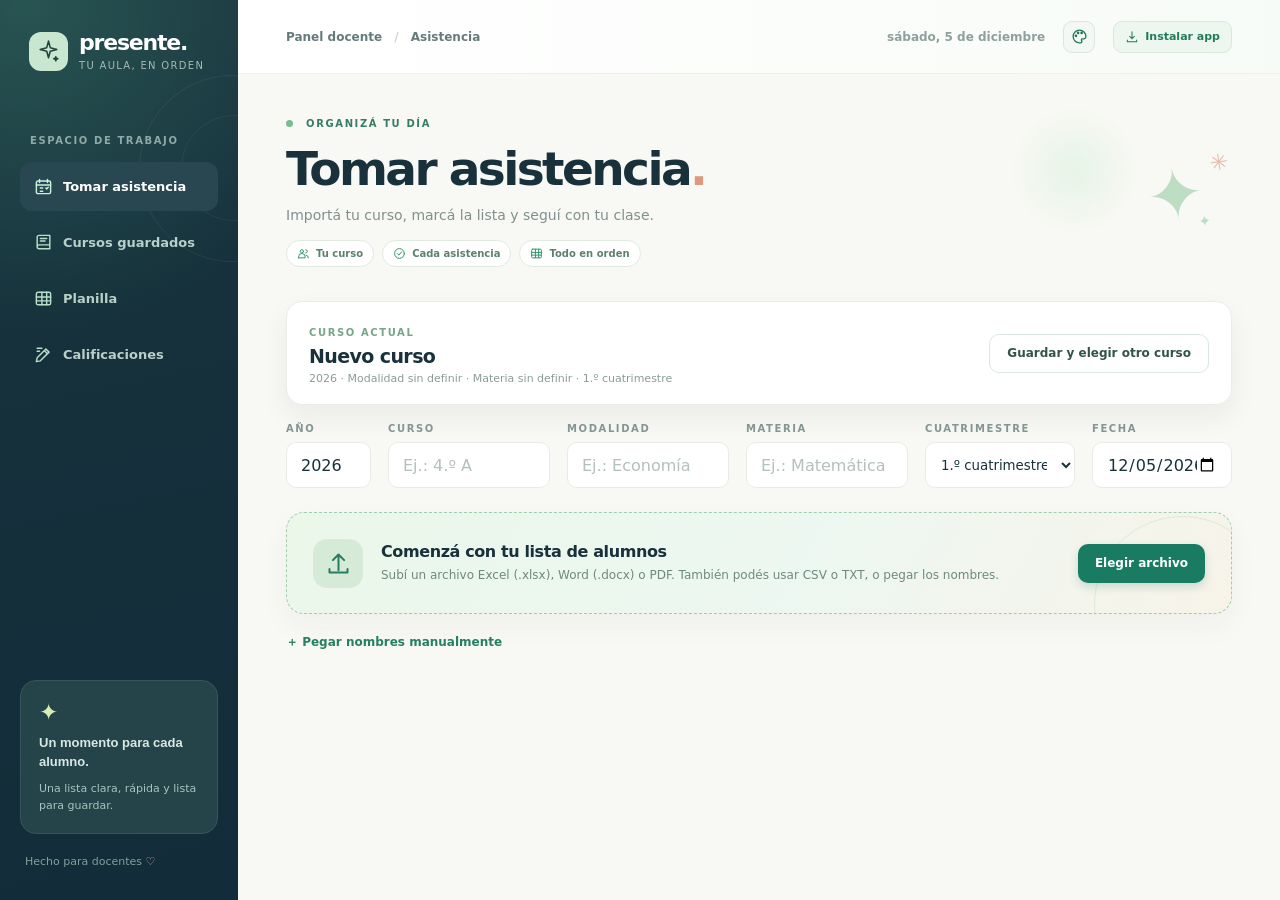
==== index.html @ d5565012 "Publicar aplicación Presente para uso sin conexión" ====
<!doctype html>
<html lang="es">
<head>
  <meta charset="utf-8">
  <meta name="viewport" content="width=device-width, initial-scale=1">
  <meta name="theme-color" content="#152c39">
  <link rel="manifest" href="manifest.webmanifest">
  <link rel="apple-touch-icon" href="icon-180.png">
  <title>Presente · Lista de asistencia</title>
  <link rel="stylesheet" href="styles.css">
</head>
<body>
  <svg class="icon-sprite" xmlns="http://www.w3.org/2000/svg" aria-hidden="true"><symbol id="icon-sparkle" viewBox="0 0 24 24"><path d="M12 2l1.7 6.3L20 10l-6.3 1.7L12 18l-1.7-6.3L4 10l6.3-1.7L12 2Z"/><path d="M19 17l.5 1.5L21 19l-1.5.5L19 21l-.5-1.5L17 19l1.5-.5L19 17Z"/></symbol><symbol id="icon-attendance" viewBox="0 0 24 24"><rect x="3" y="5" width="18" height="16" rx="2"/><path d="M7 3v4M17 3v4M3 10h18M8 14h3M8 18h3M15 14l1 1 2-2"/></symbol><symbol id="icon-courses" viewBox="0 0 24 24"><path d="M4 5.5A2.5 2.5 0 0 1 6.5 3H20v17H6.5A2.5 2.5 0 0 1 4 17.5v-12ZM4 17.5A2.5 2.5 0 0 1 6.5 15H20M8 7h8M8 10h6"/></symbol><symbol id="icon-sheet" viewBox="0 0 24 24"><rect x="3" y="4" width="18" height="16" rx="2"/><path d="M3 10h18M3 15h18M10 4v16M16 4v16"/></symbol><symbol id="icon-grades" viewBox="0 0 24 24"><path d="m4 16 11-11 4 4-11 11-5 1 1-5ZM13 7l4 4M4 4h6M4 8h3"/></symbol><symbol id="icon-palette" viewBox="0 0 24 24"><path d="M12 3a9 9 0 1 0 0 18h1.5a2 2 0 0 0 1.5-3.3 1.5 1.5 0 0 1 1.1-2.5H18A3 3 0 0 0 21 12a9 9 0 0 0-9-9Z"/><circle cx="7" cy="11" r="1"/><circle cx="10" cy="7" r="1"/><circle cx="15" cy="7" r="1"/></symbol><symbol id="icon-install" viewBox="0 0 24 24"><path d="M12 3v12m0 0 4-4m-4 4-4-4M4 17v3h16v-3"/></symbol><symbol id="icon-upload" viewBox="0 0 24 24"><path d="M12 18V4m0 0L7 9m5-5 5 5M4 17v3h16v-3"/></symbol><symbol id="icon-people" viewBox="0 0 24 24"><circle cx="9" cy="8" r="3"/><path d="M3 20v-2a6 6 0 0 1 12 0v2H3ZM16 5a3 3 0 0 1 0 6m1 4a5 5 0 0 1 4 5"/></symbol><symbol id="icon-check" viewBox="0 0 24 24"><circle cx="12" cy="12" r="9"/><path d="m8 12 3 3 5-6"/></symbol><symbol id="icon-alert" viewBox="0 0 24 24"><circle cx="12" cy="12" r="9"/><path d="M12 7v6M12 17h.01"/></symbol><symbol id="icon-clock" viewBox="0 0 24 24"><circle cx="12" cy="12" r="9"/><path d="M12 7v5l3 2"/></symbol></svg>
  <div class="app-shell">
    <aside class="sidebar">
      <div class="brand"><span class="brand-mark"><svg class="ui-icon"><use href="#icon-sparkle"/></svg></span><div><strong>presente.</strong><small>Tu aula, en orden</small></div></div>
      <div class="side-label">ESPACIO DE TRABAJO</div>
      <nav class="nav-links" aria-label="Secciones"><button id="navAttendance" class="side-link active" type="button"><svg class="ui-icon"><use href="#icon-attendance"/></svg> Tomar asistencia</button><button id="navHistory" class="side-link" type="button"><svg class="ui-icon"><use href="#icon-courses"/></svg> Cursos guardados</button><button id="navSheet" class="side-link" type="button"><svg class="ui-icon"><use href="#icon-sheet"/></svg> Planilla</button><button id="navNotes" class="side-link" type="button"><svg class="ui-icon"><use href="#icon-grades"/></svg> Calificaciones</button></nav>
      <div class="side-note"><span class="side-note-icon">✦</span><strong>Un momento para cada alumno.</strong><p>Una lista clara, rápida y lista para guardar.</p></div>
      <div class="side-footer">Hecho para docentes <span>♡</span></div>
    </aside>

    <main class="main">
      <header class="topbar"><span>Panel docente <span class="top-separator">/</span> <span id="sectionTitle">Asistencia</span></span><div class="top-actions"><span class="top-date" id="todayText"></span><span id="connectionStatus" class="connection-status" role="status" aria-live="polite"></span><button id="appearanceButton" class="appearance-button" type="button" aria-label="Editar colores de fondo" aria-expanded="false" aria-controls="appearancePanel" title="Editar colores de fondo"><svg class="ui-icon"><use href="#icon-palette"/></svg></button><button id="installButton" class="install-button" type="button"><svg class="ui-icon"><use href="#icon-install"/></svg> Instalar app</button></div></header>
      <section id="appearancePanel" class="appearance-panel hidden" aria-label="Colores de fondo"><div class="appearance-head"><strong>Colores de fondo</strong><button id="closeAppearanceButton" type="button" aria-label="Cerrar colores">×</button></div><label>Fondo general <input id="backgroundColor" type="color" value="#f8f8f4"></label><label>Tarjetas y paneles <input id="panelColor" type="color" value="#ffffff"></label><label>Barra lateral <input id="sidebarColor" type="color" value="#18333d"></label><button id="resetColorsButton" type="button">Restaurar colores originales</button></section>
      <div class="content">
        <div id="attendanceView">
        <div class="heading-row"><div><div class="eyebrow"><span class="eyebrow-dot"></span> ORGANIZÁ TU DÍA</div><h1>Tomar asistencia<span class="period">.</span></h1><p class="subtitle">Importá tu curso, marcá la lista y seguí con tu clase.</p><div class="flow-hints"><span><svg class="ui-icon"><use href="#icon-people"/></svg> Tu curso</span><span><svg class="ui-icon"><use href="#icon-check"/></svg> Cada asistencia</span><span><svg class="ui-icon"><use href="#icon-sheet"/></svg> Todo en orden</span></div></div><div class="heading-art" aria-hidden="true"><span>✦</span><span>✳</span><span>✦</span></div></div>

        <section class="course-header"><div><span class="panel-kicker">CURSO ACTUAL</span><h2 id="currentCourseName">Nuevo curso</h2><p id="currentCourseMeta">Completá los datos del curso.</p></div><button id="saveSwitchButton" class="outline-button" type="button">Guardar y elegir otro curso</button></section>
        <div class="setup-grid course-fields">
          <label class="field"><span>AÑO</span><input id="yearInput" type="number" min="2000" max="2100" step="1" placeholder="2026"></label>
          <label class="field"><span>CURSO</span><input id="courseInput" type="text" placeholder="Ej.: 4.º A" autocomplete="off" spellcheck="true" lang="es-AR"></label>
          <label class="field"><span>MODALIDAD</span><input id="modalityInput" type="text" placeholder="Ej.: Economía" autocomplete="off" spellcheck="true" lang="es-AR"></label>
          <label class="field"><span>MATERIA</span><input id="subjectInput" type="text" placeholder="Ej.: Matemática" autocomplete="off" spellcheck="true" lang="es-AR"></label>
          <label class="field"><span>CUATRIMESTRE</span><select id="semesterSelect"><option value="1">1.º cuatrimestre</option><option value="2">2.º cuatrimestre</option></select></label>
          <label class="field"><span>FECHA</span><input id="dateInput" type="date"></label>
        </div>

        <section class="import-card" id="importCard">
          <div class="import-icon"><svg class="ui-icon"><use href="#icon-upload"/></svg></div><div class="import-copy"><h2>Comenzá con tu lista de alumnos</h2><p>Subí un archivo Excel (.xlsx), Word (.docx) o PDF. También podés usar CSV o TXT, o pegar los nombres.</p></div>
          <label class="primary-button file-button">Elegir archivo <input id="fileInput" type="file" accept=".xlsx,.docx,.pdf,.csv,.txt" hidden></label>
        </section>
        <div class="manual-row"><button class="text-button" id="pasteButton" type="button">＋ Pegar nombres manualmente</button><span id="fileName"></span></div>
        <div class="migration-notice hidden" id="migrationNotice">Para mostrar primero el apellido en una lista guardada con la versión anterior, volvé a cargar su archivo.</div>

        <section class="workspace hidden" id="workspace">
          <div class="mode-panel"><div><span class="panel-kicker">¿CÓMO QUERÉS TOMAR LISTA?</span><h2>Elegí tu ritmo</h2></div><div class="mode-switch" role="group" aria-label="Modo de asistencia"><button id="allMode" class="mode active" type="button"><span class="mode-icon">◉</span><span><strong>Uno por uno</strong><small>Marcá P o A en cada alumno</small></span></button><button id="absentMode" class="mode" type="button"><span class="mode-icon">◎</span><span><strong>Solo ausentes</strong><small>Todos comienzan presentes</small></span></button></div></div>
          <div class="stats"><div class="stat"><span>ALUMNOS</span><strong id="totalCount">0</strong></div><div class="stat green"><span>PRESENTES</span><strong id="presentCount">0</strong></div><div class="stat coral"><span>AUSENTES</span><strong id="absentCount">0</strong></div><div class="stat pale"><span>SIN MARCAR</span><strong id="pendingCount">0</strong></div></div>
          <div class="average-card"><div><span class="panel-kicker">PROMEDIO DE ASISTENCIA</span><h2 id="averageLabel">1.º cuatrimestre</h2><p>Se calcula con los días en que completaste la asistencia de todos los alumnos.</p></div><div class="average-results"><div><strong id="averageValue">—</strong><small>DEL CURSO</small></div><div><strong id="daysCount">0</strong><small>DÍAS COMPLETOS</small></div></div></div>
          <div class="list-panel"><div class="list-header"><div><span class="panel-kicker">LISTA DEL DÍA</span><h2>Mis alumnos <span id="rosterCount"></span></h2></div><div class="list-tools"><label class="search"><span>⌕</span><input id="searchInput" type="search" placeholder="Buscar alumno" aria-label="Buscar alumno"></label><button id="addStudentButton" class="outline-button" type="button">＋ Alumno</button></div></div><div class="column-head"><span>ALUMNO</span><span>ASISTENCIA</span></div><div id="studentList" class="student-list"></div><div id="emptySearch" class="empty-search hidden">No encontramos alumnos con ese nombre.</div></div>
          <div class="actions"><div class="save-note" id="saveNote"><span>✓</span> Guardado automáticamente en este dispositivo</div><div class="action-buttons"><button id="resetDayButton" class="outline-button" type="button">Reiniciar día</button><button id="saveSwitchButtonBottom" class="primary-button" type="button">Guardar y elegir otro curso</button></div></div>
        </section>
        </div>
        <section id="historyView" class="hidden"><div class="heading-row"><div><div class="eyebrow"><span class="eyebrow-dot"></span> TUS REGISTROS</div><h1>Cursos guardados<span class="period">.</span></h1><p class="subtitle">Buscá un curso y revisá cada asistencia registrada.</p></div><div class="heading-art" aria-hidden="true"><span>✦</span><span>✳</span><span>✦</span></div></div><div class="history-layout"><aside class="history-directory"><label class="search history-search"><span>⌕</span><input id="historyCourseSearch" type="search" placeholder="Buscar curso, año, modalidad o materia" aria-label="Buscar cursos guardados"></label><div id="historyCourseList" class="history-course-list"></div></aside><div id="historyDetail" class="history-detail"></div></div></section>
        <section id="sheetView" class="hidden wide-workspace"><div class="workspace-title"><div><span class="panel-kicker">ASISTENCIAS GUARDADAS</span><h1>Planilla de asistencia<span class="period">.</span></h1><p>Todos los alumnos y días del curso en una sola vista.</p></div><button id="sheetBackButton" class="outline-button" type="button">← Cursos guardados</button></div><div class="workspace-toolbar"><label class="field"><span>CURSO</span><select id="sheetCourseSelect"></select></label><label class="field"><span>CUATRIMESTRE</span><select id="sheetSemesterSelect"><option value="1">1.º cuatrimestre</option><option value="2">2.º cuatrimestre</option></select></label><label class="field"><span>BUSCAR ALUMNO</span><input id="sheetStudentSearch" type="search" placeholder="Apellido o nombre"></label><div id="sheetSummary" class="workspace-summary"></div></div><div id="sheetMatrix" class="wide-panel"></div></section>
        <section id="notesView" class="hidden wide-workspace"><div class="workspace-title"><div><span class="panel-kicker">SEGUIMIENTO DEL CURSO</span><h1>Calificaciones<span class="period">.</span></h1><p>Una planilla por curso: fecha y tema arriba, calificaciones debajo de cada columna.</p></div><button id="notesBackButton" class="outline-button" type="button">← Cursos guardados</button></div><div class="workspace-toolbar"><label class="field"><span>CURSO</span><select id="notesCourseSelect"></select></label><label class="field"><span>CUATRIMESTRE</span><select id="notesSemesterSelect"><option value="1">1.º cuatrimestre</option><option value="2">2.º cuatrimestre</option></select></label><label class="field"><span>BUSCAR ALUMNO</span><input id="notesStudentSearch" type="search" placeholder="Apellido o nombre"></label><button id="addNoteColumnButton" class="primary-button" type="button">＋ Agregar evaluación</button></div><div id="notesMatrix" class="wide-panel"></div><div class="save-note notes-save-note"><span>✓</span> Las calificaciones se guardan automáticamente en este dispositivo</div></section>
      </div>
    </main>
  </div>

  <dialog id="namesDialog" class="dialog"><form method="dialog"><div class="dialog-head"><div><span class="panel-kicker">CARGA MANUAL</span><h2>Pegar nombres</h2></div><button class="close-button" value="cancel" aria-label="Cerrar">×</button></div><p>Escribí un alumno por línea, primero el apellido y después el nombre.</p><textarea id="namesText" rows="11" spellcheck="true" lang="es-AR" placeholder="García Ana&#10;López Bruno&#10;Pérez Camila"></textarea><div class="dialog-actions"><button class="outline-button" value="cancel">Cancelar</button><button class="primary-button" id="saveNamesButton" value="default">Agregar alumnos</button></div></form></dialog>
  <dialog id="reviewDialog" class="dialog"><form method="dialog"><div class="dialog-head"><div><span class="panel-kicker">REVISAR IMPORTACIÓN</span><h2>¿Están todos tus alumnos?</h2></div><button class="close-button" value="cancel" aria-label="Cerrar">×</button></div><p><strong id="reviewCount">0 alumnos detectados.</strong> Revisá los nombres extraídos. Podés corregirlos o agregar otros, uno por línea.</p><textarea id="reviewText" rows="12" spellcheck="true" lang="es-AR"></textarea><div class="dialog-actions"><button class="outline-button" value="cancel">Cancelar</button><button class="primary-button" id="confirmImportButton" value="default">Usar esta lista</button></div></form></dialog>
  <dialog id="addDialog" class="dialog small-dialog"><form method="dialog"><div class="dialog-head"><div><span class="panel-kicker">NUEVO ALUMNO</span><h2>Agregar a la lista</h2></div><button class="close-button" value="cancel" aria-label="Cerrar">×</button></div><label class="field"><span>APELLIDO Y NOMBRE</span><input id="newStudentInput" type="text" spellcheck="true" lang="es-AR" placeholder="Apellido Nombre"></label><div class="dialog-actions"><button class="outline-button" value="cancel">Cancelar</button><button class="primary-button" id="saveStudentButton" value="default">Agregar</button></div></form></dialog>
  <dialog id="courseDialog" class="dialog"><div class="dialog-head"><div><span class="panel-kicker">MIS CURSOS</span><h2>Elegí un curso</h2></div><button id="closeCourseDialog" class="close-button" aria-label="Cerrar">×</button></div><p>La asistencia queda guardada por curso y cuatrimestre en este dispositivo.</p><div id="courseList" class="course-list"></div><button id="newCourseButton" class="primary-button new-course-button" type="button">＋ Agregar otro curso</button></dialog>
  <dialog id="installDialog" class="dialog small-dialog"><div class="dialog-head"><div><span class="panel-kicker">INSTALAR PRESENTE</span><h2>Usala como aplicación</h2></div><button id="closeInstallDialog" class="close-button" aria-label="Cerrar">×</button></div><p id="installInstructions"></p><button id="doneInstallButton" class="primary-button new-course-button" type="button">Entendido</button></dialog>
  <div id="toast" class="toast" role="status" aria-live="polite"></div>
  <script src="jszip.min.js"></script><script src="pdf-classic.min.js"></script><script src="app.js"></script><script src="history.js"></script><script src="academic.js"></script><script src="appearance.js"></script><script src="pwa.js"></script>
</body>
</html>
---- styles.css ----
:root{--ink:#19313b;--muted:#7c8b90;--line:#e8ece8;--cream:#f8f8f4;--green:#157a65;--pale:#e8f5ed;--coral:#d87964;--white:#fff}*{box-sizing:border-box}body{margin:0;background:var(--cream);color:var(--ink);font-family:'DM Sans',Arial,sans-serif}button,input,textarea{font:inherit}button{cursor:pointer}button:focus-visible,input:focus-visible,textarea:focus-visible,.file-button:focus-within{outline:3px solid #91cdbb;outline-offset:2px}.hidden{display:none!important}.app-shell{display:flex;min-height:100vh}.sidebar{width:238px;flex:none;background:#18333d;color:#d8e8e4;padding:32px 20px;display:flex;flex-direction:column}.brand{display:flex;align-items:center;gap:11px;padding:0 9px 64px}.brand-mark{width:39px;height:39px;border-radius:12px;background:#c8e6d0;color:#23443a;display:grid;place-items:center;font-size:25px}.brand strong{display:block;color:white;font-family:Manrope,sans-serif;font-weight:800;font-size:22px;letter-spacing:-1.2px;line-height:1}.brand small{display:block;color:#a4bab7;font-size:10px;letter-spacing:1.3px;margin-top:6px;text-transform:uppercase}.side-label,.panel-kicker,.field>span,.column-head,.stat>span,.eyebrow{font-size:10px;letter-spacing:1.6px;font-weight:800}.side-label{color:#8eaaa7;margin:0 10px 16px}.side-link{background:#294751;border-radius:12px;padding:15px 14px;font-weight:700;font-size:13px;color:#fff}.side-link span{font-size:19px;margin-right:10px;color:#b1dfca}.side-note{margin-top:auto;background:#25444a;border:1px solid #36545a;border-radius:16px;padding:18px}.side-note-icon{color:#d5edb6;font-size:23px;display:block;margin-bottom:8px}.side-note strong{font-family:Manrope,sans-serif;font-size:13px;line-height:1.5;display:block}.side-note p{font-size:11px;line-height:1.6;color:#a8c4c0;margin:8px 0 0}.side-footer{padding:21px 5px 0;color:#819f9d;font-size:11px}.side-footer span{color:#d7ad9f}.main{min-width:0;flex:1}.topbar{height:74px;background:#fff;border-bottom:1px solid #edf0ec;display:flex;align-items:center;justify-content:space-between;padding:0 48px;color:#657a7b;font-size:12px;font-weight:600}.top-separator{color:#cbd5d0;padding:0 8px}.top-date{color:#8da09d}.content{max-width:1120px;margin:0 auto;padding:44px 48px 60px}.heading-row{display:flex;justify-content:space-between;align-items:center;margin-bottom:34px}.eyebrow{color:#367c67}.eyebrow-dot{display:inline-block;width:7px;height:7px;border-radius:50%;background:#76bd90;margin-right:8px}h1,h2,p{margin-top:0}h1,h2{font-family:Manrope,sans-serif}h1{font-size:clamp(32px,4vw,47px);letter-spacing:-2.6px;line-height:1.2;margin:12px 0 10px;font-weight:800}.period{color:#df977d}.subtitle{color:#80908f;font-size:14px;margin:0}.heading-art{position:relative;width:98px;height:80px;color:#bedec4}.heading-art span{position:absolute}.heading-art span:nth-child(1){font-size:70px;top:0;left:12px}.heading-art span:nth-child(2){font-size:22px;color:#e8bbaa;top:2px;right:0}.heading-art span:nth-child(3){font-size:15px;bottom:0;right:25px}.import-card{background:#e8f4e9;border:1px dashed #9fcdb0;border-radius:18px;display:flex;align-items:center;gap:18px;padding:25px 26px}.import-icon{width:50px;height:50px;flex:none;background:#d5ebd8;border-radius:14px;display:grid;place-items:center;color:#287d60;font-size:28px}.import-copy{flex:1}.import-copy h2{font-size:16px;letter-spacing:-.4px;margin:0 0 5px}.import-copy p{color:#6e8a7d;font-size:12px;line-height:1.5;margin:0}.primary-button,.outline-button,.text-button{border:0;white-space:nowrap;font-weight:700;font-size:12px;border-radius:10px;min-height:39px;display:inline-flex;align-items:center;justify-content:center;gap:7px;padding:0 17px;text-decoration:none}.primary-button{background:#197c62;color:white;box-shadow:0 4px 8px #146a5330}.primary-button:hover{background:#0e6751}.outline-button{background:#fff;border:1px solid #dce7df;color:#315348}.outline-button:hover{background:#f2f8f4}.text-button{background:transparent;color:#268163;padding:0;min-height:32px}.manual-row{display:flex;justify-content:space-between;align-items:center;min-height:57px;margin-bottom:10px;color:#8d9b99;font-size:11px}.setup-grid{display:grid;grid-template-columns:1.5fr 1fr;gap:17px;margin:20px 0}.field{display:flex;flex-direction:column;gap:8px}.field>span{color:#849693}.field input{height:46px;border:1px solid var(--line);background:white;border-radius:10px;padding:0 14px;color:var(--ink);width:100%}.field input::placeholder{color:#b4c0bb}.mode-panel,.list-panel{background:white;border:1px solid #e9eeea;border-radius:17px;box-shadow:0 10px 30px #203b3710}.mode-panel{padding:22px 25px;display:flex;align-items:center;justify-content:space-between;gap:20px}.panel-kicker{color:#76a58a}h2{font-size:18px;letter-spacing:-.6px;margin:6px 0 0}.mode-switch{display:flex;gap:10px}.mode{border:1px solid #e6ece6;background:#fff;color:var(--ink);border-radius:12px;padding:12px 16px;display:flex;align-items:center;gap:10px;text-align:left;min-width:175px}.mode.active{background:#edf7ef;border-color:#6ab188}.mode-icon{font-size:22px;color:#b0c0b8}.mode.active .mode-icon{color:#268264}.mode strong{display:block;font-size:12px}.mode small{display:block;color:#93a09c;font-size:10px;margin-top:3px}.stats{display:grid;grid-template-columns:repeat(4,1fr);gap:14px;margin:18px 0}.stat{border-radius:14px;background:#f0f1ec;padding:17px 19px;min-height:91px}.stat.green{background:#e6f3e9}.stat.coral{background:#fbede8}.stat.pale{background:#eef2ee}.stat>span{display:block;color:#7d8f87}.stat.green>span{color:#579574}.stat.coral>span{color:#be8371}.stat strong{font-family:Manrope,sans-serif;font-size:28px;line-height:1.3;letter-spacing:-1px}.stat.green strong{color:#247b5f}.stat.coral strong{color:#c66e59}.list-panel{overflow:hidden}.list-header{padding:22px 25px 20px;display:flex;justify-content:space-between;align-items:center;gap:15px}.list-header h2 span{font-family:'DM Sans',sans-serif;font-weight:700;color:#5b9778;background:#e9f5eb;border-radius:20px;padding:2px 7px;font-size:11px;vertical-align:middle;margin-left:6px}.list-tools{display:flex;gap:9px}.search{border:1px solid #e6ede6;background:#fafcf9;border-radius:9px;height:38px;display:flex;align-items:center;padding:0 10px;gap:6px;color:#9aaba4}.search span{font-size:21px;line-height:0}.search input{background:transparent;border:0;outline:0;width:147px;font-size:11px}.column-head{display:flex;justify-content:space-between;padding:11px 28px;background:#f8faf7;color:#9cad9f}.student-row{min-height:63px;border-top:1px solid #eef1ed;padding:9px 26px;display:flex;align-items:center;justify-content:space-between;gap:12px}.student-ident{display:flex;align-items:center;min-width:0;gap:12px}.avatar{width:35px;height:35px;flex:none;background:#e9f0e7;color:#5d8e71;border-radius:11px;display:grid;place-items:center;font-weight:800;font-size:11px}.student-row:nth-child(even) .avatar{background:#f8ede8;color:#c1816d}.student-ident strong{font-weight:700;font-size:12px;overflow:hidden;text-overflow:ellipsis;white-space:nowrap}.student-ident small{display:block;color:#adbab0;font-size:10px;margin-top:3px}.attendance-buttons{display:flex;gap:8px;flex:none}.mark{width:37px;height:34px;border-radius:9px;border:1px solid #e5ece5;background:white;color:#819388;font-weight:800}.mark:hover{border-color:#9ccab0}.mark.present.selected{background:#dcf1e3;border-color:#91cfa6;color:#207c58}.mark.absent.selected{background:#fbe5df;border-color:#e5a491;color:#c46550}.empty-search{padding:35px;text-align:center;color:#889995;font-size:13px}.actions{display:flex;align-items:center;justify-content:space-between;gap:15px;padding-top:18px}.save-note{color:#9aa9a1;font-size:11px}.save-note span{color:#4ca77b;font-weight:800;margin-right:5px}.action-buttons{display:flex;gap:9px}.dialog{border:1px solid #e3ece4;border-radius:18px;box-shadow:0 25px 90px #182d3850;padding:0;width:min(94vw,520px);color:var(--ink)}.dialog::backdrop{background:#142e35a6}.dialog form{padding:26px}.dialog-head{display:flex;justify-content:space-between;align-items:flex-start}.dialog h2{font-size:22px}.dialog p{font-size:12px;color:#78908b;line-height:1.5;margin:12px 0 16px}.dialog textarea{width:100%;resize:vertical;border-radius:11px;border:1px solid #dce7df;padding:14px;font-size:13px;line-height:1.7}.dialog-actions{display:flex;justify-content:flex-end;gap:9px;margin-top:18px}.close-button{border:0;background:transparent;color:#9aaca5;font-size:24px;line-height:1}.small-dialog{max-width:410px}.small-dialog .field{margin-top:24px}.toast{position:fixed;bottom:25px;left:50%;transform:translate(-50%,15px);background:#1d3b3c;color:white;padding:12px 18px;border-radius:10px;font-size:12px;box-shadow:0 15px 40px #122b2b40;opacity:0;pointer-events:none;transition:.2s}.toast.show{opacity:1;transform:translate(-50%,0)}
@media(max-width:900px){.sidebar{width:190px}.content{padding:36px 25px}.topbar{padding:0 25px}.mode-panel{align-items:flex-start;flex-direction:column}.mode-switch{width:100%}.mode{flex:1}}
@media(max-width:660px){.app-shell{display:block}.sidebar{width:auto;height:65px;padding:12px 19px;display:block}.brand{padding:0}.brand-mark{width:35px;height:35px}.brand strong{font-size:20px}.side-label,.side-link,.side-note,.side-footer{display:none}.topbar{height:45px;padding:0 18px}.content{padding:28px 17px 45px}.heading-row{margin-bottom:25px}.heading-art{display:none}h1{font-size:34px;letter-spacing:-1.8px}.subtitle{font-size:12px}.import-card{align-items:flex-start;flex-wrap:wrap;padding:17px}.import-icon{width:42px;height:42px}.import-copy{flex:1 1 calc(100% - 65px)}.file-button{width:100%}.manual-row{margin-bottom:0}.setup-grid{grid-template-columns:1fr 1fr;gap:9px}.mode-panel{padding:17px}.mode-switch{gap:7px}.mode{padding:10px;min-width:0}.mode-icon{display:none}.mode small{font-size:9px}.stats{gap:7px}.stat{padding:12px 8px;min-height:72px}.stat>span{font-size:8px;letter-spacing:.3px}.stat strong{font-size:23px}.list-header{padding:18px;align-items:flex-start;flex-direction:column}.list-tools{width:100%}.search{flex:1}.search input{width:100%}.column-head{padding:10px 18px}.student-row{padding:9px 15px}.actions{align-items:stretch;flex-direction:column}.action-buttons{width:100%}.action-buttons button{flex:1;padding:0 9px}.save-note{text-align:center}.student-ident strong{font-size:11px}}
.course-header{display:flex;justify-content:space-between;align-items:center;gap:16px;background:#fff;border:1px solid #e9eeea;border-radius:16px;padding:19px 22px}.course-header h2{font-size:19px;margin:5px 0}.course-header p{font-size:11px;color:#8a9c96;margin:0}.course-fields{grid-template-columns:85px minmax(125px,1fr) minmax(125px,1fr) minmax(125px,1fr) 150px 140px;margin:18px 0 24px}.field select{height:46px;border:1px solid var(--line);background:#fff;border-radius:10px;padding:0 11px;color:var(--ink);width:100%}.average-card{display:flex;justify-content:space-between;align-items:center;gap:20px;padding:22px 25px;margin:0 0 18px;background:#e9f4ee;border:1px solid #d2e8d9;border-radius:16px}.average-card h2{font-size:18px}.average-card p{color:#6d8b7c;font-size:11px;line-height:1.5;margin:8px 0 0}.average-results{display:flex;gap:25px;flex:none;text-align:center}.average-results>div{min-width:90px}.average-results strong{display:block;color:#227f61;font-family:Manrope,sans-serif;font-size:28px;line-height:1.1}.average-results small{color:#66967d;font-size:9px;letter-spacing:1px;font-weight:800}.course-list{display:grid;gap:9px;max-height:40vh;overflow:auto}.course-choice{width:100%;text-align:left;background:#f9fbf8;border:1px solid #e4ede5;border-radius:11px;padding:12px 14px;color:var(--ink)}.course-choice.current{border-color:#69b88a;background:#edf8ef}.course-choice strong{display:block;font-size:13px}.course-choice small{display:block;color:#81978a;font-size:11px;margin-top:4px}.new-course-button{width:100%;margin-top:15px}#courseDialog{padding:25px}#courseDialog p{font-size:12px;color:#78908b;line-height:1.5;margin:12px 0 18px}
@media(max-width:1100px){.course-fields{grid-template-columns:repeat(3,1fr)}}
@media(max-width:660px){.course-header{align-items:stretch;flex-direction:column;padding:16px}.course-header .outline-button{width:100%}.course-fields{grid-template-columns:repeat(2,minmax(0,1fr));gap:10px}.course-fields .field:nth-child(2),.course-fields .field:nth-child(3){grid-column:span 1}.average-card{padding:17px;align-items:flex-start;flex-direction:column}.average-results{width:100%;justify-content:space-around}.average-results strong{font-size:25px}.action-buttons{flex-wrap:wrap}.action-buttons button{flex:1 1 100%}}
.migration-notice{background:#fff4e8;border:1px solid #ecd1b6;border-radius:11px;padding:12px 16px;color:#946b49;font-size:12px;line-height:1.5;margin:0 0 17px}
.top-actions{display:flex;align-items:center;gap:18px}.install-button{border:1px solid #d9e7dc;background:#eef7ef;color:#237b5e;border-radius:9px;padding:8px 11px;font-size:11px;font-weight:800}.install-button[hidden]{display:none}#installDialog{padding:25px}#installDialog p{font-size:13px;color:#6f8581;line-height:1.6;margin:17px 0 3px}
@media(max-width:660px){.top-actions{gap:0}.top-date{display:none}.install-button{padding:6px 10px}}
.nav-links{display:flex;flex-direction:column;gap:7px}.side-link{width:100%;border:0;text-align:left;background:transparent;color:#b9d0ca}.side-link:hover{background:#24424a;color:#fff}.side-link.active{background:#294751;color:#fff}.side-link span{display:inline-block;min-width:23px}.history-layout{display:grid;grid-template-columns:260px minmax(0,1fr);gap:18px;align-items:start}.history-directory,.history-detail{background:#fff;border:1px solid #e9eeea;border-radius:17px;box-shadow:0 10px 30px #203b3710}.history-directory{padding:16px}.history-search{width:100%;margin-bottom:14px}.history-search input{width:100%}.history-course-list{display:grid;gap:8px;max-height:68vh;overflow:auto}.history-course{display:flex;flex-direction:column;gap:4px;width:100%;text-align:left;background:#f8faf7;border:1px solid #e6eee8;border-radius:12px;padding:13px;color:var(--ink)}.history-course:hover{border-color:#a4cdb2}.history-course.active{background:#eaf6ed;border-color:#78bd92}.history-course strong{font-family:Manrope,sans-serif;font-size:14px}.history-course span{font-size:11px;color:#6a8279}.history-course small{font-size:10px;color:#91a39a;margin-top:3px}.history-detail{padding:23px;min-height:370px}.history-detail-head{display:flex;justify-content:space-between;align-items:start;gap:15px;border-bottom:1px solid #edf0ec;padding-bottom:19px}.history-detail-head h2{font-size:24px;margin:7px 0 4px}.history-detail-head p{font-size:12px;color:#879993;margin:0}.history-period{display:flex;justify-content:space-between;align-items:end;gap:20px;background:#edf7ef;border-radius:13px;padding:16px;margin:18px 0 25px}.history-period .field{min-width:160px}.history-period select{height:39px}.history-metrics{display:flex;gap:24px}.history-metrics>div{text-align:center;min-width:58px}.history-metrics strong{display:block;color:#257b5e;font-family:Manrope,sans-serif;font-size:23px}.history-metrics small{font-size:8px;letter-spacing:.7px;color:#729984;font-weight:800}.history-section-head{display:flex;align-items:end;justify-content:space-between;gap:13px;margin:23px 0 12px}.history-section-head h3{font-family:Manrope,sans-serif;font-size:17px;letter-spacing:-.4px;margin:5px 0 0}.history-section-head .search{min-width:190px}.history-table-head,.history-student{display:grid;grid-template-columns:minmax(0,1fr) 42px 42px 75px;align-items:center;gap:7px;padding:10px 14px}.history-table-head{background:#f7faf6;color:#95a79a;font-size:9px;font-weight:800;letter-spacing:.8px}.history-student{border-top:1px solid #eef1ed;font-size:11px}.history-student strong{font-size:11px;font-weight:700;overflow:hidden;text-overflow:ellipsis;white-space:nowrap}.history-student span,.history-student b{text-align:center}.present-text{color:#25825f}.absent-text{color:#cc6e59}.pending-text{color:#9ba8a1}.history-day{border:1px solid #e7ede7;border-radius:11px;margin-bottom:8px;overflow:hidden}.history-day summary{display:flex;justify-content:space-between;align-items:center;gap:10px;padding:13px 15px;cursor:pointer;list-style:none}.history-day summary::-webkit-details-marker{display:none}.history-day summary strong{font-size:12px}.history-day summary small{display:block;color:#97a79d;font-size:10px;margin-top:4px}.history-day-counts{display:flex;gap:5px;flex-wrap:wrap;justify-content:flex-end}.history-day-counts em{font-style:normal;background:#f0f3ee;color:#778d7e;border-radius:20px;padding:5px 7px;font-size:10px;font-weight:700}.history-day-counts .day-present{background:#e4f4e8;color:#23815d}.history-day-counts .day-absent{background:#fbece6;color:#c7735d}.history-day-students{border-top:1px solid #e9eeea;padding:5px 15px}.history-day-students>div{display:flex;justify-content:space-between;gap:12px;padding:9px 0;border-bottom:1px solid #f0f2ee;font-size:11px}.history-day-students>div:last-child{border-bottom:0}.history-empty,.history-empty-list{text-align:center;color:#90a198;font-size:12px;line-height:1.5;padding:26px}.history-empty span{display:block;color:#bdd8c4;font-size:39px}.history-empty h2{color:var(--ink);font-size:18px}.history-empty p{max-width:300px;margin:10px auto 18px}
@media(max-width:900px){.history-layout{grid-template-columns:220px minmax(0,1fr)}.history-period{align-items:stretch;flex-direction:column}.history-metrics{justify-content:space-around}}
@media(max-width:660px){.sidebar{height:auto;padding:12px 14px;display:flex;flex-direction:column}.brand{padding:0 0 13px}.nav-links{flex-direction:row}.side-link{display:flex;align-items:center;justify-content:center;flex:1;padding:9px 5px;font-size:11px}.side-link span{font-size:15px;min-width:0;margin-right:5px}.history-layout{grid-template-columns:1fr}.history-directory{padding:13px}.history-course-list{display:flex;overflow:auto;max-height:none}.history-course{min-width:180px}.history-detail{padding:16px}.history-detail-head{flex-direction:column}.history-detail-head .primary-button{width:100%}.history-period{margin:14px 0 18px}.history-metrics{gap:8px}.history-section-head{align-items:stretch;flex-direction:column}.history-section-head .search{width:100%}.history-table-head,.history-student{grid-template-columns:minmax(0,1fr) 28px 28px 60px;padding:9px 6px;gap:4px}.history-student strong{font-size:10px}.history-day summary{align-items:flex-start;flex-direction:column}.history-day-counts{justify-content:flex-start}}
.history-open-day{border:0;background:transparent;color:#247f61;font-weight:800;font-size:11px;padding:11px 0;cursor:pointer}.history-open-day:hover{text-decoration:underline}
:root{--panel-bg:#ffffff;--sidebar-bg:#18333d}
.sidebar{background:var(--sidebar-bg)}
.topbar,.course-header,.mode-panel,.list-panel,.history-directory,.history-detail,.dialog,.field input,.field select{background:var(--panel-bg)}
.history-hint{display:block;color:#849a8f;font-size:11px;margin-top:5px}
.history-layout,.history-detail{min-width:0}.history-matrix-scroll{overflow:auto;width:100%;max-width:100%;max-height:66vh;border:1px solid #dfeae1;border-radius:12px;background:var(--panel-bg);scrollbar-color:#b2cdbb transparent}
.history-matrix{border-collapse:separate;border-spacing:0;width:100%;min-width:max-content;font-size:11px;color:var(--ink)}
.history-matrix th,.history-matrix td{border-right:1px solid #e8eeea;border-bottom:1px solid #e8eeea;padding:10px 11px;text-align:center;white-space:nowrap;height:43px}
.history-matrix tr>*:last-child{border-right:0}.history-matrix tbody tr:nth-child(even){background:#f7faf7}.history-matrix tbody tr:hover{background:#eaf6ee}
.history-matrix thead th{position:sticky;top:0;z-index:2;background:#edf5ef;color:#547565;font-size:10px;font-weight:800;letter-spacing:.3px;height:53px}
.history-matrix .history-name-cell{position:sticky;left:0;z-index:1;text-align:left;min-width:220px;max-width:300px;background:var(--panel-bg);white-space:normal;font-weight:700}
.history-matrix tbody tr:nth-child(even) .history-name-cell{background:#f7faf7}.history-matrix tbody tr:hover .history-name-cell{background:#eaf6ee}
.history-matrix thead .history-name-cell{z-index:3;background:#edf5ef}.history-matrix tfoot .history-name-cell{z-index:2;background:#edf5ef}
.history-row-number{display:inline-flex;justify-content:center;width:22px;margin-right:7px;color:#9aaea1;font-weight:700}
.history-date-col{min-width:70px}.history-date-col button{border:0;background:transparent;color:#216c56;font-size:11px;font-weight:800;padding:2px 5px;border-radius:6px}.history-date-col button:hover,.history-date-col button:focus-visible{background:#d6ecdc;text-decoration:underline}.history-date-col small{display:block;color:#819e8e;font-size:9px;font-weight:600}
.history-mark-cell{font-weight:800;font-size:12px}.history-mark-cell.is-present{background:#e7f5eb;color:#247c5c}.history-mark-cell.is-absent{background:#fcebe6;color:#be654f}.history-mark-cell.is-pending{color:#aab6af}
.history-total{font-weight:800;min-width:53px}.history-rate{color:#19313b;min-width:65px}.history-matrix tfoot th,.history-matrix tfoot td{position:sticky;bottom:0;background:#edf5ef;font-weight:700;border-bottom:0}.history-day-total{min-width:70px;padding:5px!important}.history-day-total span,.history-day-total small{display:block;font-size:10px;line-height:1.4}.history-day-total small{color:#91a097}.history-total-label{font-size:10px;color:#729081}.history-empty-days{font-size:11px;color:#81978b;margin:0 0 10px}
.appearance-button{width:32px;height:32px;border:1px solid #d9e7dc;border-radius:9px;background:#f3f8f4;color:#24765b;font-size:20px;line-height:1}.appearance-button:hover{background:#e4f1e7}.appearance-panel{position:absolute;right:48px;top:65px;z-index:20;width:min(310px,calc(100vw - 30px));padding:16px;border:1px solid #dce8df;border-radius:14px;background:var(--panel-bg);box-shadow:0 18px 45px #15342e30}.appearance-head{display:flex;align-items:center;justify-content:space-between;margin-bottom:13px;color:var(--ink)}.appearance-head strong{font-size:14px}.appearance-head button{border:0;background:transparent;color:#728b7e;font-size:23px}.appearance-panel label{display:flex;align-items:center;justify-content:space-between;gap:12px;padding:8px 0;border-top:1px solid #edf1ed;font-size:12px;font-weight:600;color:#547367}.appearance-panel input[type=color]{width:42px;height:31px;padding:2px;border:1px solid #cadccf;border-radius:7px;background:white;cursor:pointer}.appearance-panel>button{width:100%;border:0;background:#eaf4ec;color:#28765b;border-radius:8px;padding:9px;margin-top:10px;font-size:11px;font-weight:800}
@media(max-width:660px){.history-layout{grid-template-columns:minmax(0,1fr)}.history-matrix-scroll{max-height:65vh}.history-matrix .history-name-cell{min-width:160px;max-width:190px}.history-matrix th,.history-matrix td{padding:8px 7px}.appearance-panel{right:15px;top:50px}}
body.sheet-mode .sidebar{display:none}body.sheet-mode .content,body.notes-mode .content{max-width:none;padding:24px 28px 35px}body.sheet-mode .topbar{height:54px}
.workspace-title{display:flex;justify-content:space-between;align-items:center;gap:18px;margin-bottom:18px}.workspace-title h1{font-size:32px;letter-spacing:-1.4px;margin:6px 0}.workspace-title p{color:#7e9188;font-size:13px;margin:0}.workspace-toolbar{display:flex;align-items:end;gap:13px;flex-wrap:wrap;padding:15px 18px;margin-bottom:14px;background:var(--panel-bg);border:1px solid #e3ebe4;border-radius:14px}.workspace-toolbar .field{min-width:155px;flex:1}.workspace-toolbar .field:first-child{flex:2;min-width:220px}.workspace-toolbar .field input,.workspace-toolbar .field select{height:39px}.workspace-toolbar .field>span{font-size:9px}.workspace-toolbar .primary-button{height:39px}.workspace-summary{padding:8px 10px;white-space:nowrap;color:#668578;font-size:12px}.workspace-summary strong{color:#1a7e60;font-size:16px}.workspace-summary span{margin:0 5px;color:#b8c9bd}
.wide-panel{min-width:0;background:var(--panel-bg);border:1px solid #e3ebe4;border-radius:14px;padding:14px;box-shadow:0 10px 30px #203b3710}.history-launch{display:flex;justify-content:space-between;align-items:center;gap:18px;border:1px solid #e4ece5;border-radius:14px;padding:20px;margin-top:14px;background:#fbfdfb}.history-launch h3{font-size:18px;margin:7px 0 4px}.history-launch p{font-size:12px;line-height:1.5;color:#82968a;margin:0}.history-launch button{flex:none}
body.sheet-mode .history-matrix-scroll,body.notes-mode .history-matrix-scroll{max-height:calc(100vh - 235px);min-height:360px}body.sheet-mode .history-matrix{font-size:14px}body.sheet-mode .history-matrix th,body.sheet-mode .history-matrix td{height:50px;padding:10px 16px}body.sheet-mode .history-matrix thead th{height:61px;font-size:12px}body.sheet-mode .history-matrix .history-name-cell{min-width:300px;max-width:390px}body.sheet-mode .history-date-col{min-width:94px}body.sheet-mode .history-date-col button{font-size:13px}body.sheet-mode .history-mark-cell{font-size:15px}
.notes-table .history-name-cell{min-width:270px;max-width:340px}.notes-table .note-column{min-width:205px;vertical-align:top;padding:10px 12px}.notes-table .note-column label{display:block;text-align:left;font-size:9px;letter-spacing:.6px;margin-bottom:7px}.notes-table .note-column input{display:block;width:100%;height:34px;border:1px solid #cddfd2;border-radius:7px;background:#fff;color:#19313b;padding:5px 7px;font-size:12px;margin-top:3px}.notes-table .delete-note{border:0;background:transparent;color:#a76f63;font-size:10px;padding:1px 0;text-decoration:underline}.notes-table td{min-width:205px}.grade-input{width:100%;height:35px;border:1px solid #dce8df;border-radius:7px;background:#fff;color:#19313b;padding:5px 9px;text-align:center;font-size:13px}.grade-input:focus{outline:2px solid #8fc9a3}.notes-save-note{margin-top:14px}.notes-scroll{max-height:calc(100vh - 290px)!important}
@media(max-width:660px){body.sheet-mode .content,body.notes-mode .content{padding:18px 12px 28px}.workspace-title{align-items:flex-start;flex-direction:column}.workspace-title h1{font-size:27px}.workspace-title .outline-button{width:100%}.workspace-toolbar{padding:12px;gap:9px}.workspace-toolbar .field,.workspace-toolbar .field:first-child{min-width:130px;flex:1 1 100%}.workspace-toolbar .primary-button{width:100%}.workspace-summary{white-space:normal}.wide-panel{padding:8px}body.sheet-mode .history-matrix .history-name-cell,.notes-table .history-name-cell{min-width:165px;max-width:190px}body.sheet-mode .history-matrix th,body.sheet-mode .history-matrix td{padding:8px;font-size:11px}.history-launch{align-items:stretch;flex-direction:column}.history-launch button{width:100%}}
body.notes-mode .sidebar{display:none}body.notes-mode .topbar{height:54px}
.notes-table{font-size:14px}.notes-table .history-name-cell{min-width:300px;max-width:390px}.notes-table .note-column{min-width:170px;max-width:240px;height:82px!important;padding:7px 14px!important;vertical-align:middle}.notes-table .note-column .grade-header{position:relative;padding-right:9px}.notes-table .note-column .grade-date,.notes-table .note-column .grade-topic{display:block;width:100%;height:31px;margin:0;border:0;border-radius:0;background:transparent;text-align:center;color:#1b765c}.notes-table .note-column .grade-date{font-size:13px;font-weight:800}.notes-table .note-column .grade-topic{border-top:1px solid #d5e6d8;font-size:11px;font-weight:700;color:#456f5c}.notes-table .note-column .grade-topic::placeholder{color:#91aa9b}.notes-table .note-column input:focus{outline:2px solid #8fc9a3;border-radius:5px;background:#fff}.notes-table .delete-note{position:absolute;top:0;right:-9px;padding:0 3px;border:0;background:transparent;color:#aa796b;font-size:18px;line-height:1;opacity:.65;text-decoration:none}.notes-table .delete-note:hover,.notes-table .delete-note:focus-visible{opacity:1;color:#a94b3a}.notes-table .grade-cell{min-width:170px;height:50px!important;padding:0!important}.notes-table .grade-input{width:100%;height:49px;border:0;border-radius:0;background:transparent;color:#19313b;font-size:14px;font-weight:700}.notes-table .grade-input::placeholder{color:#aebdb1}.notes-table .grade-input:focus{outline:2px solid #8fc9a3;outline-offset:-3px;background:#fff}.notes-scroll{max-height:calc(100vh - 255px)!important}
@media(max-width:660px){.notes-table .history-name-cell{min-width:165px;max-width:190px}.notes-table .note-column,.notes-table .grade-cell{min-width:150px}.notes-table .note-column{padding:6px 8px!important}.notes-table .note-column .grade-date{font-size:11px}.notes-table .note-column .grade-topic{font-size:10px}.notes-table .grade-input{font-size:12px}}
.grade-date-wrap{position:relative;height:31px;display:grid;place-items:center}.grade-date-wrap::after{content:'▦';position:absolute;right:0;top:6px;color:#4e856d;font-size:13px;pointer-events:none}.grade-date-wrap:focus-within{outline:2px solid #8fc9a3;border-radius:5px;background:#fff}.grade-date-text{font-size:13px;font-weight:800;color:#1b765c;pointer-events:none}.notes-table .note-column .grade-date{position:absolute;inset:0;width:100%;height:100%;opacity:0;cursor:pointer;margin:0;padding:0}.notes-table .note-column .grade-date:focus{outline:0;background:transparent}
@media(max-width:660px){.grade-date-text{font-size:11px}}
.icon-sprite{position:absolute;width:0;height:0;overflow:hidden}.ui-icon{width:18px;height:18px;flex:none;fill:none;stroke:currentColor;stroke-width:1.8;stroke-linecap:round;stroke-linejoin:round;vertical-align:middle}
body,button,input,textarea,select{font-family:system-ui,-apple-system,BlinkMacSystemFont,'Segoe UI',sans-serif}h1,h2,h3,.brand strong,.history-metrics strong,.stat strong,.average-results strong{font-family:system-ui,-apple-system,BlinkMacSystemFont,'Segoe UI',sans-serif}
.sidebar{position:relative;overflow:hidden;background:radial-gradient(circle at 10% 0%,#285452 0,transparent 36%),linear-gradient(168deg,var(--sidebar-bg),#122d39)}.sidebar::before{content:'';position:absolute;right:-88px;top:75px;width:185px;height:185px;border:1px solid #ffffff10;border-radius:50%;pointer-events:none}.sidebar::after{content:'';position:absolute;right:-49px;top:115px;width:104px;height:104px;border:1px solid #ffffff0e;border-radius:50%;pointer-events:none}.sidebar>*{position:relative;z-index:1}
.brand-mark .ui-icon{width:25px;height:25px;stroke-width:1.5}.side-link{display:flex;align-items:center;gap:10px;transition:background .2s ease,transform .2s ease}.side-link .ui-icon{width:19px;height:19px;color:#b8dfca}.side-link:hover{transform:translateX(2px)}.side-link.active .ui-icon{color:#c7f3d8}
.topbar{background:linear-gradient(90deg,var(--panel-bg),#f7fbf7)}.appearance-button{display:grid;place-items:center}.appearance-button .ui-icon{width:17px;height:17px}.install-button{display:inline-flex;align-items:center;gap:6px}.install-button .ui-icon{width:14px;height:14px}.connection-status:empty{display:none}.connection-status{border-radius:20px;padding:5px 9px;background:#eaf4ec;color:#2c7b61;font-size:10px;font-weight:800;white-space:nowrap}.connection-status.offline{background:#e6f2e9;color:#25795c}
.heading-row{position:relative}.heading-row::before{content:'';position:absolute;right:10%;top:-10px;width:125px;height:125px;border-radius:50%;background:radial-gradient(circle,#e6f4e6 0,transparent 72%);pointer-events:none}.heading-row>*{position:relative}.flow-hints{display:flex;gap:8px;flex-wrap:wrap;margin-top:17px}.flow-hints span{display:inline-flex;align-items:center;gap:6px;padding:6px 10px;border:1px solid #e0eae1;border-radius:99px;background:#fff;color:#5c8170;font-size:10px;font-weight:700}.flow-hints .ui-icon{width:13px;height:13px;color:#2f926f}.heading-art{transform:rotate(-8deg)}
.import-card{position:relative;overflow:hidden;background:linear-gradient(120deg,#eaf7e9,#edf7f1 54%,#f7f3e9);box-shadow:0 12px 30px #2446320b}.import-card::after{content:'';position:absolute;right:-40px;bottom:-80px;width:175px;height:175px;border:1px solid #a8cfb14f;border-radius:50%;pointer-events:none}.import-card>*{position:relative;z-index:1}.import-icon{box-shadow:inset 0 1px 0 #ffffff9e}.import-icon .ui-icon{width:27px;height:27px}.primary-button{transition:background .18s ease,transform .18s ease,box-shadow .18s ease}.primary-button:hover{transform:translateY(-1px);box-shadow:0 8px 18px #146a5330}.course-header,.mode-panel,.list-panel,.history-directory,.history-detail,.wide-panel{box-shadow:0 12px 28px #203b3710}
@media(max-width:660px){.side-link{gap:4px}.side-link .ui-icon{width:15px;height:15px}.brand-mark .ui-icon{width:22px;height:22px}.flow-hints{gap:5px;margin-top:14px}.flow-hints span{padding:5px 7px;font-size:9px}.flow-hints .ui-icon{width:12px;height:12px}.connection-status{font-size:9px;padding:4px 6px}.install-button .ui-icon{display:none}}
@media(prefers-reduced-motion:reduce){.side-link,.primary-button{transition:none}.side-link:hover,.primary-button:hover{transform:none}}
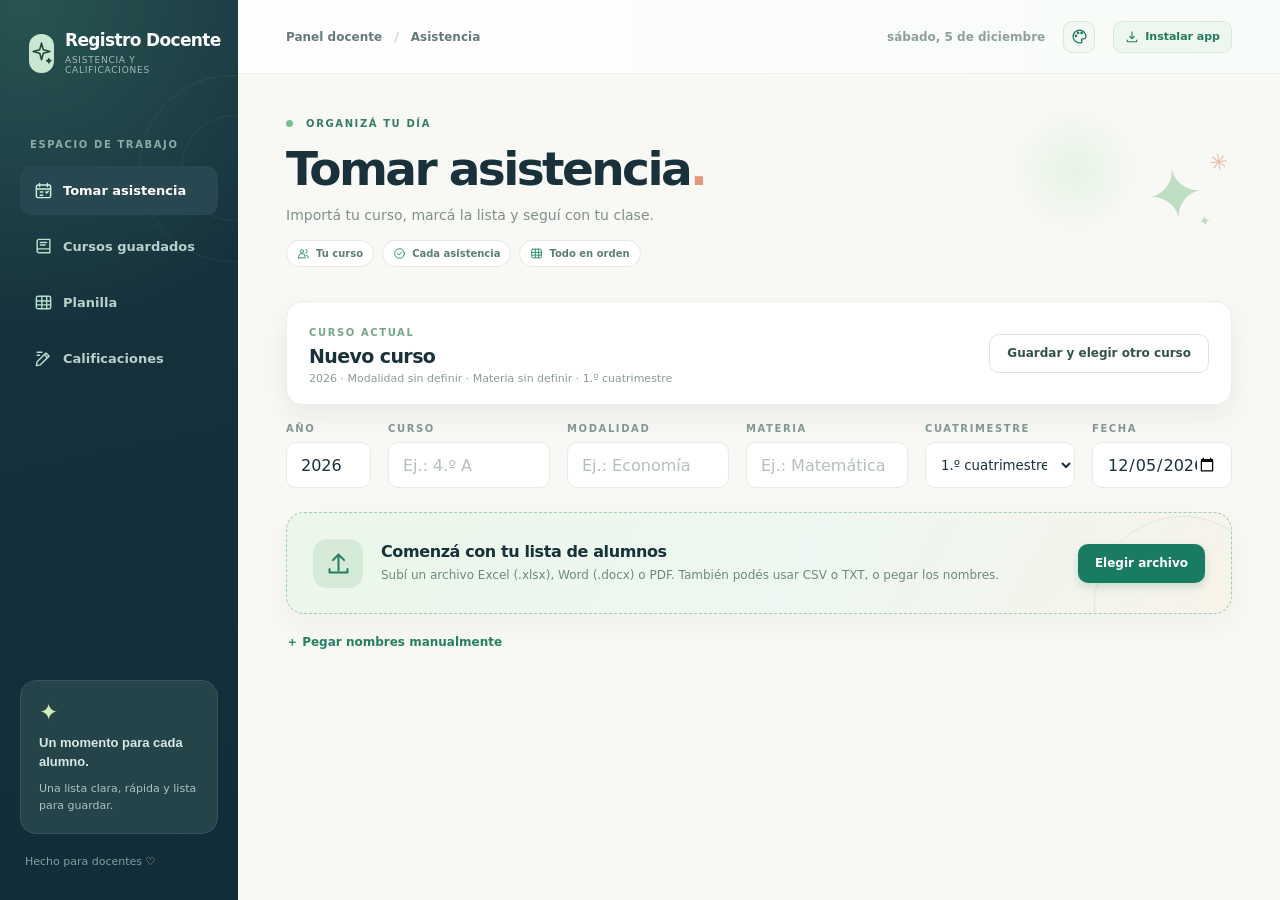
==== commit 882debfd: "Renombrar aplicación a Registro Docente y añadir guía en español" ====
--- a/index.html
+++ b/index.html
@@ -6,14 +6,14 @@
   <meta name="theme-color" content="#152c39">
   <link rel="manifest" href="manifest.webmanifest">
   <link rel="apple-touch-icon" href="icon-180.png">
-  <title>Presente · Lista de asistencia</title>
+  <title>Registro Docente · Asistencia y calificaciones</title>
   <link rel="stylesheet" href="styles.css">
 </head>
 <body>
   <svg class="icon-sprite" xmlns="http://www.w3.org/2000/svg" aria-hidden="true"><symbol id="icon-sparkle" viewBox="0 0 24 24"><path d="M12 2l1.7 6.3L20 10l-6.3 1.7L12 18l-1.7-6.3L4 10l6.3-1.7L12 2Z"/><path d="M19 17l.5 1.5L21 19l-1.5.5L19 21l-.5-1.5L17 19l1.5-.5L19 17Z"/></symbol><symbol id="icon-attendance" viewBox="0 0 24 24"><rect x="3" y="5" width="18" height="16" rx="2"/><path d="M7 3v4M17 3v4M3 10h18M8 14h3M8 18h3M15 14l1 1 2-2"/></symbol><symbol id="icon-courses" viewBox="0 0 24 24"><path d="M4 5.5A2.5 2.5 0 0 1 6.5 3H20v17H6.5A2.5 2.5 0 0 1 4 17.5v-12ZM4 17.5A2.5 2.5 0 0 1 6.5 15H20M8 7h8M8 10h6"/></symbol><symbol id="icon-sheet" viewBox="0 0 24 24"><rect x="3" y="4" width="18" height="16" rx="2"/><path d="M3 10h18M3 15h18M10 4v16M16 4v16"/></symbol><symbol id="icon-grades" viewBox="0 0 24 24"><path d="m4 16 11-11 4 4-11 11-5 1 1-5ZM13 7l4 4M4 4h6M4 8h3"/></symbol><symbol id="icon-palette" viewBox="0 0 24 24"><path d="M12 3a9 9 0 1 0 0 18h1.5a2 2 0 0 0 1.5-3.3 1.5 1.5 0 0 1 1.1-2.5H18A3 3 0 0 0 21 12a9 9 0 0 0-9-9Z"/><circle cx="7" cy="11" r="1"/><circle cx="10" cy="7" r="1"/><circle cx="15" cy="7" r="1"/></symbol><symbol id="icon-install" viewBox="0 0 24 24"><path d="M12 3v12m0 0 4-4m-4 4-4-4M4 17v3h16v-3"/></symbol><symbol id="icon-upload" viewBox="0 0 24 24"><path d="M12 18V4m0 0L7 9m5-5 5 5M4 17v3h16v-3"/></symbol><symbol id="icon-people" viewBox="0 0 24 24"><circle cx="9" cy="8" r="3"/><path d="M3 20v-2a6 6 0 0 1 12 0v2H3ZM16 5a3 3 0 0 1 0 6m1 4a5 5 0 0 1 4 5"/></symbol><symbol id="icon-check" viewBox="0 0 24 24"><circle cx="12" cy="12" r="9"/><path d="m8 12 3 3 5-6"/></symbol><symbol id="icon-alert" viewBox="0 0 24 24"><circle cx="12" cy="12" r="9"/><path d="M12 7v6M12 17h.01"/></symbol><symbol id="icon-clock" viewBox="0 0 24 24"><circle cx="12" cy="12" r="9"/><path d="M12 7v5l3 2"/></symbol></svg>
   <div class="app-shell">
     <aside class="sidebar">
-      <div class="brand"><span class="brand-mark"><svg class="ui-icon"><use href="#icon-sparkle"/></svg></span><div><strong>presente.</strong><small>Tu aula, en orden</small></div></div>
+      <div class="brand"><span class="brand-mark"><svg class="ui-icon"><use href="#icon-sparkle"/></svg></span><div><strong>Registro Docente</strong><small>Asistencia y calificaciones</small></div></div>
       <div class="side-label">ESPACIO DE TRABAJO</div>
       <nav class="nav-links" aria-label="Secciones"><button id="navAttendance" class="side-link active" type="button"><svg class="ui-icon"><use href="#icon-attendance"/></svg> Tomar asistencia</button><button id="navHistory" class="side-link" type="button"><svg class="ui-icon"><use href="#icon-courses"/></svg> Cursos guardados</button><button id="navSheet" class="side-link" type="button"><svg class="ui-icon"><use href="#icon-sheet"/></svg> Planilla</button><button id="navNotes" class="side-link" type="button"><svg class="ui-icon"><use href="#icon-grades"/></svg> Calificaciones</button></nav>
       <div class="side-note"><span class="side-note-icon">✦</span><strong>Un momento para cada alumno.</strong><p>Una lista clara, rápida y lista para guardar.</p></div>
@@ -63,7 +63,7 @@
   <dialog id="reviewDialog" class="dialog"><form method="dialog"><div class="dialog-head"><div><span class="panel-kicker">REVISAR IMPORTACIÓN</span><h2>¿Están todos tus alumnos?</h2></div><button class="close-button" value="cancel" aria-label="Cerrar">×</button></div><p><strong id="reviewCount">0 alumnos detectados.</strong> Revisá los nombres extraídos. Podés corregirlos o agregar otros, uno por línea.</p><textarea id="reviewText" rows="12" spellcheck="true" lang="es-AR"></textarea><div class="dialog-actions"><button class="outline-button" value="cancel">Cancelar</button><button class="primary-button" id="confirmImportButton" value="default">Usar esta lista</button></div></form></dialog>
   <dialog id="addDialog" class="dialog small-dialog"><form method="dialog"><div class="dialog-head"><div><span class="panel-kicker">NUEVO ALUMNO</span><h2>Agregar a la lista</h2></div><button class="close-button" value="cancel" aria-label="Cerrar">×</button></div><label class="field"><span>APELLIDO Y NOMBRE</span><input id="newStudentInput" type="text" spellcheck="true" lang="es-AR" placeholder="Apellido Nombre"></label><div class="dialog-actions"><button class="outline-button" value="cancel">Cancelar</button><button class="primary-button" id="saveStudentButton" value="default">Agregar</button></div></form></dialog>
   <dialog id="courseDialog" class="dialog"><div class="dialog-head"><div><span class="panel-kicker">MIS CURSOS</span><h2>Elegí un curso</h2></div><button id="closeCourseDialog" class="close-button" aria-label="Cerrar">×</button></div><p>La asistencia queda guardada por curso y cuatrimestre en este dispositivo.</p><div id="courseList" class="course-list"></div><button id="newCourseButton" class="primary-button new-course-button" type="button">＋ Agregar otro curso</button></dialog>
-  <dialog id="installDialog" class="dialog small-dialog"><div class="dialog-head"><div><span class="panel-kicker">INSTALAR PRESENTE</span><h2>Usala como aplicación</h2></div><button id="closeInstallDialog" class="close-button" aria-label="Cerrar">×</button></div><p id="installInstructions"></p><button id="doneInstallButton" class="primary-button new-course-button" type="button">Entendido</button></dialog>
+  <dialog id="installDialog" class="dialog small-dialog"><div class="dialog-head"><div><span class="panel-kicker">INSTALAR REGISTRO DOCENTE</span><h2>Usala como aplicación</h2></div><button id="closeInstallDialog" class="close-button" aria-label="Cerrar">×</button></div><p id="installInstructions"></p><a class="guide-link" href="./instalar.html">Ver guía en español</a><button id="doneInstallButton" class="primary-button new-course-button" type="button">Entendido</button></dialog>
   <div id="toast" class="toast" role="status" aria-live="polite"></div>
   <script src="jszip.min.js"></script><script src="pdf-classic.min.js"></script><script src="app.js"></script><script src="history.js"></script><script src="academic.js"></script><script src="appearance.js"></script><script src="pwa.js"></script>
 </body>
--- a/styles.css
+++ b/styles.css
@@ -49,3 +49,7 @@
 .import-card{position:relative;overflow:hidden;background:linear-gradient(120deg,#eaf7e9,#edf7f1 54%,#f7f3e9);box-shadow:0 12px 30px #2446320b}.import-card::after{content:'';position:absolute;right:-40px;bottom:-80px;width:175px;height:175px;border:1px solid #a8cfb14f;border-radius:50%;pointer-events:none}.import-card>*{position:relative;z-index:1}.import-icon{box-shadow:inset 0 1px 0 #ffffff9e}.import-icon .ui-icon{width:27px;height:27px}.primary-button{transition:background .18s ease,transform .18s ease,box-shadow .18s ease}.primary-button:hover{transform:translateY(-1px);box-shadow:0 8px 18px #146a5330}.course-header,.mode-panel,.list-panel,.history-directory,.history-detail,.wide-panel{box-shadow:0 12px 28px #203b3710}
 @media(max-width:660px){.side-link{gap:4px}.side-link .ui-icon{width:15px;height:15px}.brand-mark .ui-icon{width:22px;height:22px}.flow-hints{gap:5px;margin-top:14px}.flow-hints span{padding:5px 7px;font-size:9px}.flow-hints .ui-icon{width:12px;height:12px}.connection-status{font-size:9px;padding:4px 6px}.install-button .ui-icon{display:none}}
 @media(prefers-reduced-motion:reduce){.side-link,.primary-button{transition:none}.side-link:hover,.primary-button:hover{transform:none}}
+.brand strong{font-size:17px;letter-spacing:-.65px;white-space:nowrap}
+.brand small{font-size:9px;letter-spacing:.75px}
+@media(max-width:660px){.brand strong{font-size:19px}}
+.guide-link{display:inline-block;margin:0 0 16px;color:#197c62;font-size:13px;font-weight:700;text-decoration:underline;text-underline-offset:3px}
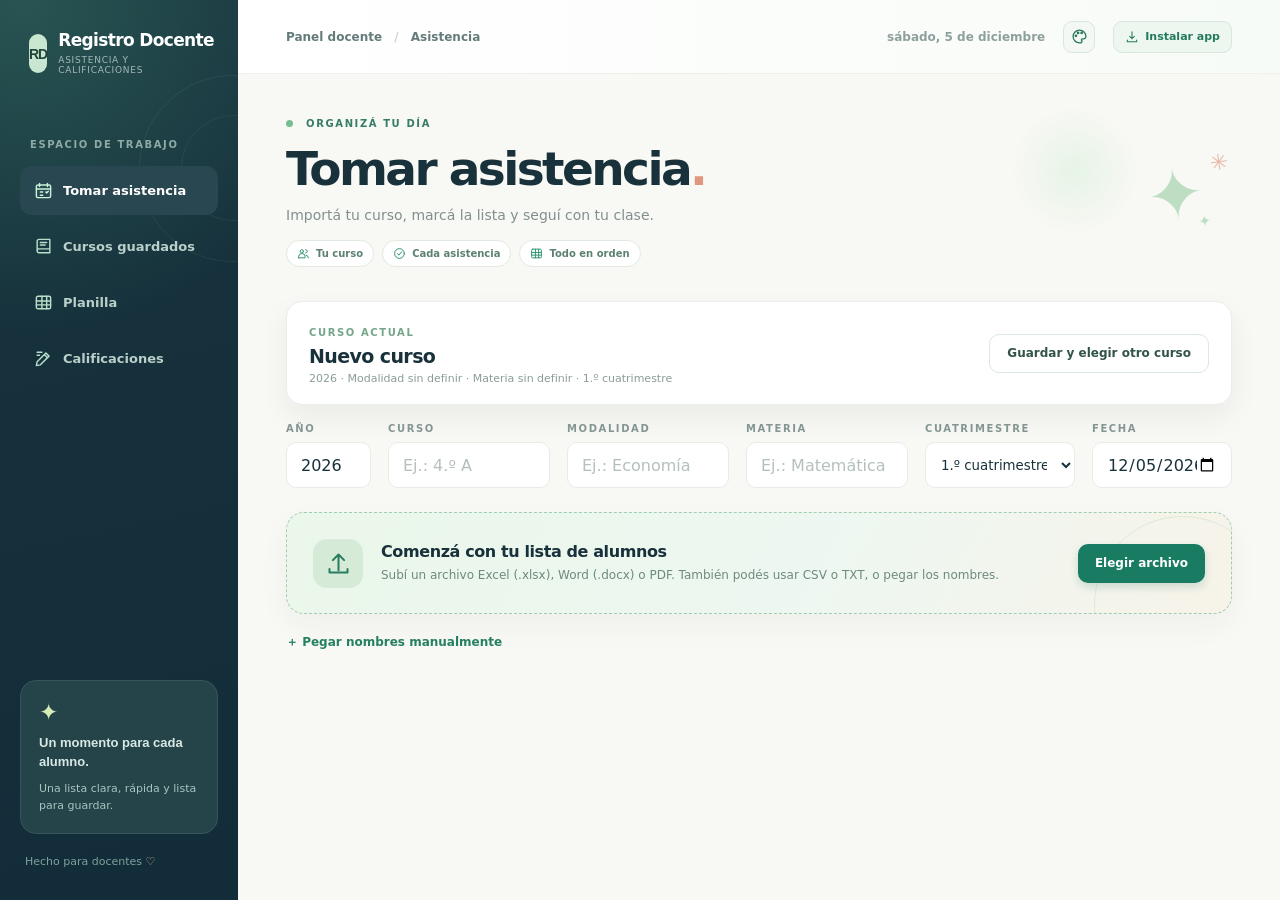
==== commit c54dec94: "Actualizar icono de Registro Docente" ====
--- a/index.html
+++ b/index.html
@@ -5,7 +5,8 @@
   <meta name="viewport" content="width=device-width, initial-scale=1">
   <meta name="theme-color" content="#152c39">
   <link rel="manifest" href="manifest.webmanifest">
-  <link rel="apple-touch-icon" href="icon-180.png">
+  <link rel="icon" href="registro-192.png">
+  <link rel="apple-touch-icon" href="registro-180.png">
   <title>Registro Docente · Asistencia y calificaciones</title>
   <link rel="stylesheet" href="styles.css">
 </head>
@@ -13,7 +14,7 @@
   <svg class="icon-sprite" xmlns="http://www.w3.org/2000/svg" aria-hidden="true"><symbol id="icon-sparkle" viewBox="0 0 24 24"><path d="M12 2l1.7 6.3L20 10l-6.3 1.7L12 18l-1.7-6.3L4 10l6.3-1.7L12 2Z"/><path d="M19 17l.5 1.5L21 19l-1.5.5L19 21l-.5-1.5L17 19l1.5-.5L19 17Z"/></symbol><symbol id="icon-attendance" viewBox="0 0 24 24"><rect x="3" y="5" width="18" height="16" rx="2"/><path d="M7 3v4M17 3v4M3 10h18M8 14h3M8 18h3M15 14l1 1 2-2"/></symbol><symbol id="icon-courses" viewBox="0 0 24 24"><path d="M4 5.5A2.5 2.5 0 0 1 6.5 3H20v17H6.5A2.5 2.5 0 0 1 4 17.5v-12ZM4 17.5A2.5 2.5 0 0 1 6.5 15H20M8 7h8M8 10h6"/></symbol><symbol id="icon-sheet" viewBox="0 0 24 24"><rect x="3" y="4" width="18" height="16" rx="2"/><path d="M3 10h18M3 15h18M10 4v16M16 4v16"/></symbol><symbol id="icon-grades" viewBox="0 0 24 24"><path d="m4 16 11-11 4 4-11 11-5 1 1-5ZM13 7l4 4M4 4h6M4 8h3"/></symbol><symbol id="icon-palette" viewBox="0 0 24 24"><path d="M12 3a9 9 0 1 0 0 18h1.5a2 2 0 0 0 1.5-3.3 1.5 1.5 0 0 1 1.1-2.5H18A3 3 0 0 0 21 12a9 9 0 0 0-9-9Z"/><circle cx="7" cy="11" r="1"/><circle cx="10" cy="7" r="1"/><circle cx="15" cy="7" r="1"/></symbol><symbol id="icon-install" viewBox="0 0 24 24"><path d="M12 3v12m0 0 4-4m-4 4-4-4M4 17v3h16v-3"/></symbol><symbol id="icon-upload" viewBox="0 0 24 24"><path d="M12 18V4m0 0L7 9m5-5 5 5M4 17v3h16v-3"/></symbol><symbol id="icon-people" viewBox="0 0 24 24"><circle cx="9" cy="8" r="3"/><path d="M3 20v-2a6 6 0 0 1 12 0v2H3ZM16 5a3 3 0 0 1 0 6m1 4a5 5 0 0 1 4 5"/></symbol><symbol id="icon-check" viewBox="0 0 24 24"><circle cx="12" cy="12" r="9"/><path d="m8 12 3 3 5-6"/></symbol><symbol id="icon-alert" viewBox="0 0 24 24"><circle cx="12" cy="12" r="9"/><path d="M12 7v6M12 17h.01"/></symbol><symbol id="icon-clock" viewBox="0 0 24 24"><circle cx="12" cy="12" r="9"/><path d="M12 7v5l3 2"/></symbol></svg>
   <div class="app-shell">
     <aside class="sidebar">
-      <div class="brand"><span class="brand-mark"><svg class="ui-icon"><use href="#icon-sparkle"/></svg></span><div><strong>Registro Docente</strong><small>Asistencia y calificaciones</small></div></div>
+      <div class="brand"><span class="brand-mark" aria-hidden="true">RD</span><div><strong>Registro Docente</strong><small>Asistencia y calificaciones</small></div></div>
       <div class="side-label">ESPACIO DE TRABAJO</div>
       <nav class="nav-links" aria-label="Secciones"><button id="navAttendance" class="side-link active" type="button"><svg class="ui-icon"><use href="#icon-attendance"/></svg> Tomar asistencia</button><button id="navHistory" class="side-link" type="button"><svg class="ui-icon"><use href="#icon-courses"/></svg> Cursos guardados</button><button id="navSheet" class="side-link" type="button"><svg class="ui-icon"><use href="#icon-sheet"/></svg> Planilla</button><button id="navNotes" class="side-link" type="button"><svg class="ui-icon"><use href="#icon-grades"/></svg> Calificaciones</button></nav>
       <div class="side-note"><span class="side-note-icon">✦</span><strong>Un momento para cada alumno.</strong><p>Una lista clara, rápida y lista para guardar.</p></div>
--- a/styles.css
+++ b/styles.css
@@ -44,6 +44,7 @@
 body,button,input,textarea,select{font-family:system-ui,-apple-system,BlinkMacSystemFont,'Segoe UI',sans-serif}h1,h2,h3,.brand strong,.history-metrics strong,.stat strong,.average-results strong{font-family:system-ui,-apple-system,BlinkMacSystemFont,'Segoe UI',sans-serif}
 .sidebar{position:relative;overflow:hidden;background:radial-gradient(circle at 10% 0%,#285452 0,transparent 36%),linear-gradient(168deg,var(--sidebar-bg),#122d39)}.sidebar::before{content:'';position:absolute;right:-88px;top:75px;width:185px;height:185px;border:1px solid #ffffff10;border-radius:50%;pointer-events:none}.sidebar::after{content:'';position:absolute;right:-49px;top:115px;width:104px;height:104px;border:1px solid #ffffff0e;border-radius:50%;pointer-events:none}.sidebar>*{position:relative;z-index:1}
 .brand-mark .ui-icon{width:25px;height:25px;stroke-width:1.5}.side-link{display:flex;align-items:center;gap:10px;transition:background .2s ease,transform .2s ease}.side-link .ui-icon{width:19px;height:19px;color:#b8dfca}.side-link:hover{transform:translateX(2px)}.side-link.active .ui-icon{color:#c7f3d8}
+.brand-mark{font-family:Manrope,Arial,sans-serif;font-size:14px;font-weight:900;letter-spacing:-1px}
 .topbar{background:linear-gradient(90deg,var(--panel-bg),#f7fbf7)}.appearance-button{display:grid;place-items:center}.appearance-button .ui-icon{width:17px;height:17px}.install-button{display:inline-flex;align-items:center;gap:6px}.install-button .ui-icon{width:14px;height:14px}.connection-status:empty{display:none}.connection-status{border-radius:20px;padding:5px 9px;background:#eaf4ec;color:#2c7b61;font-size:10px;font-weight:800;white-space:nowrap}.connection-status.offline{background:#e6f2e9;color:#25795c}
 .heading-row{position:relative}.heading-row::before{content:'';position:absolute;right:10%;top:-10px;width:125px;height:125px;border-radius:50%;background:radial-gradient(circle,#e6f4e6 0,transparent 72%);pointer-events:none}.heading-row>*{position:relative}.flow-hints{display:flex;gap:8px;flex-wrap:wrap;margin-top:17px}.flow-hints span{display:inline-flex;align-items:center;gap:6px;padding:6px 10px;border:1px solid #e0eae1;border-radius:99px;background:#fff;color:#5c8170;font-size:10px;font-weight:700}.flow-hints .ui-icon{width:13px;height:13px;color:#2f926f}.heading-art{transform:rotate(-8deg)}
 .import-card{position:relative;overflow:hidden;background:linear-gradient(120deg,#eaf7e9,#edf7f1 54%,#f7f3e9);box-shadow:0 12px 30px #2446320b}.import-card::after{content:'';position:absolute;right:-40px;bottom:-80px;width:175px;height:175px;border:1px solid #a8cfb14f;border-radius:50%;pointer-events:none}.import-card>*{position:relative;z-index:1}.import-icon{box-shadow:inset 0 1px 0 #ffffff9e}.import-icon .ui-icon{width:27px;height:27px}.primary-button{transition:background .18s ease,transform .18s ease,box-shadow .18s ease}.primary-button:hover{transform:translateY(-1px);box-shadow:0 8px 18px #146a5330}.course-header,.mode-panel,.list-panel,.history-directory,.history-detail,.wide-panel{box-shadow:0 12px 28px #203b3710}
